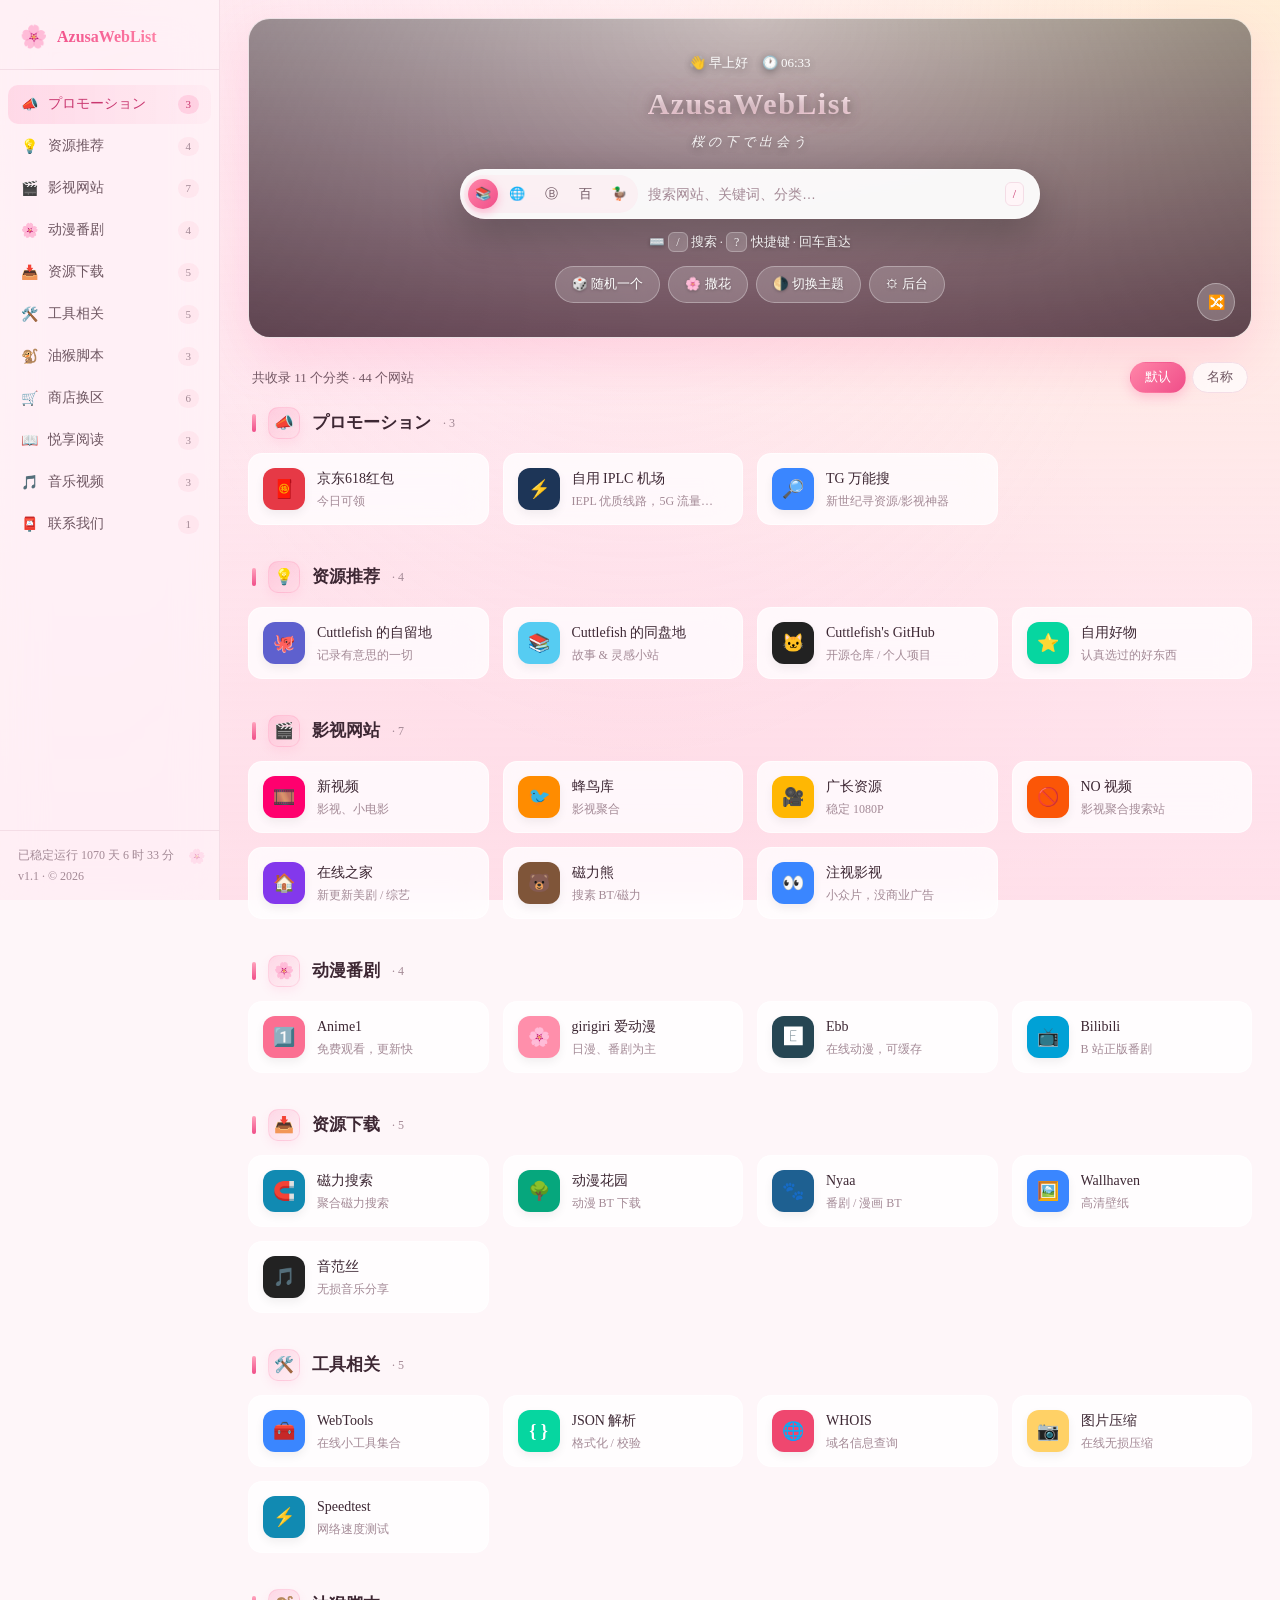
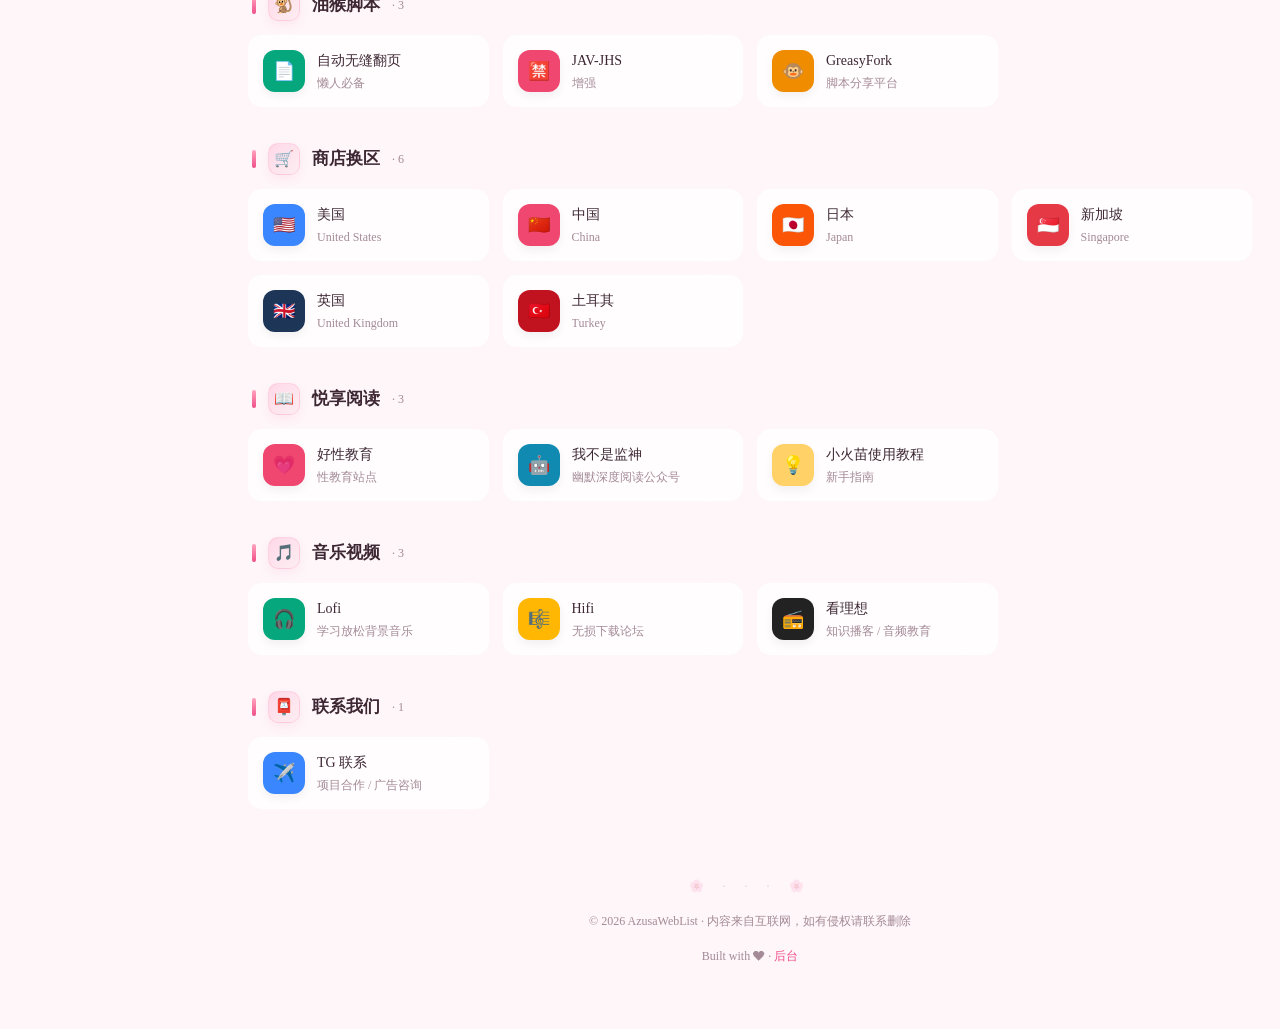
==== index.html @ 9c9a0524 "new" ====
<!DOCTYPE html>
<html lang="zh-CN">
<head>
  <meta charset="UTF-8" />
  <meta name="viewport" content="width=device-width, initial-scale=1.0" />
  <title>AzusaWebList — 网址导航</title>
  <meta name="description" content="一个简洁优雅的网址导航 / 个人收藏夹。" />
  <link rel="stylesheet" href="assets/style.css" />
  <link rel="icon" type="image/svg+xml" href="data:image/svg+xml;utf8,<svg xmlns='http://www.w3.org/2000/svg' viewBox='0 0 32 32'><text y='26' font-size='26'>🌸</text></svg>" />
</head>
<body>
  <!-- 全局背景层 -->
  <div class="page-bg" id="pageBg"></div>
  <div class="page-bg-mask"></div>
  <canvas class="petals-canvas" id="petalsCanvas"></canvas>

  <!-- Sidebar -->
  <aside class="sidebar" id="sidebar">
    <div class="brand">
      <span class="brand-logo">🌸</span>
      <span class="brand-name">AzusaWebList</span>
    </div>
    <nav class="nav" id="nav"></nav>
    <div class="sidebar-footer">
      <div class="uptime" id="uptime">已稳定运行 0 天</div>
      <div class="version">v1.1 · © 2026</div>
    </div>
  </aside>

  <button class="sidebar-toggle" id="sidebarToggle" aria-label="切换侧边栏">☰</button>

  <!-- Main -->
  <main class="main">
    <!-- Hero -->
    <section class="hero" id="hero">
      <div class="hero-overlay"></div>
      <div class="hero-content">
        <div class="hero-meta" id="heroMeta">
          <span class="hero-greeting" id="greeting"></span>
          <span class="hero-clock" id="clock"></span>
        </div>
        <h1 class="hero-title" id="heroTitle">AzusaWebList</h1>
        <p class="hero-subtitle" id="heroSubtitle"></p>
        <div class="search-wrap">
          <div class="engines" id="engines">
            <button class="engine-btn active" data-engine="local" title="站内搜索">📚</button>
            <button class="engine-btn" data-engine="google" title="Google">🌐</button>
            <button class="engine-btn" data-engine="bing" title="Bing">Ⓑ</button>
            <button class="engine-btn" data-engine="baidu" title="百度">百</button>
            <button class="engine-btn" data-engine="ddg" title="DuckDuckGo">🦆</button>
          </div>
          <input id="searchInput" type="text" placeholder="搜索网站、关键词、分类…" autocomplete="off" />
          <button class="search-clear" id="searchClear" title="清除" hidden>✕</button>
          <kbd class="kbd">/</kbd>
        </div>
        <div class="hero-tip">⌨️ <kbd>/</kbd> 搜索 · <kbd>?</kbd> 快捷键 · 回车直达</div>
        <div class="hero-tags" id="heroTags"></div>
      </div>
      <button class="wp-shuffle" id="wpShuffle" title="换张壁纸">🔀</button>
    </section>

    <!-- Toolbar -->
    <div class="toolbar">
      <div class="toolbar-left" id="resultInfo"></div>
      <div class="toolbar-right">
        <button class="chip active" data-sort="default">默认</button>
        <button class="chip" data-sort="name">名称</button>
      </div>
    </div>

    <!-- Categories Container -->
    <section class="content" id="content"></section>

    <!-- Footer -->
    <footer class="footer">
      <p>© 2026 AzusaWebList · 内容来自互联网，如有侵权请联系删除</p>
      <p>Built with ❤ · <a href="admin.html">后台</a></p>
    </footer>
  </main>

  <button class="back-to-top" id="backToTop" aria-label="回到顶部">↑</button>

  <!-- 移动端侧边栏遮罩 -->
  <div class="sidebar-mask" id="sidebarMask"></div>

  <!-- 右键菜单 -->
  <div class="ctx-menu" id="ctxMenu" hidden>
    <button data-act="open">↗ 新标签打开</button>
    <button data-act="open-self">⤴ 当前页打开</button>
    <button data-act="copy">📋 复制链接</button>
    <button data-act="copy-name">✏️ 复制名称</button>
    <hr/>
    <button data-act="edit">⚙ 在后台编辑</button>
  </div>

  <!-- 快捷键帮助 -->
  <div class="help-modal" id="helpModal" hidden>
    <div class="help-box">
      <div class="help-head">
        <h3>⌨️ 键盘快捷键</h3>
        <button class="icon-close" id="helpClose">✕</button>
      </div>
      <div class="help-body">
        <div class="kbd-row"><kbd>/</kbd><span>聚焦搜索框</span></div>
        <div class="kbd-row"><kbd>Esc</kbd><span>清空搜索 / 关闭弹窗</span></div>
        <div class="kbd-row"><kbd>↵</kbd><span>用当前引擎搜索</span></div>
        <div class="kbd-row"><kbd>?</kbd><span>显示这个帮助</span></div>
        <div class="kbd-row"><kbd>g</kbd> <kbd>t</kbd><span>回到顶部</span></div>
        <div class="kbd-row"><kbd>g</kbd> <kbd>a</kbd><span>打开后台</span></div>
        <div class="kbd-row"><kbd>r</kbd><span>随机打开一个网站</span></div>
        <div class="kbd-row"><kbd>w</kbd><span>切换壁纸</span></div>
        <div class="kbd-row"><kbd>d</kbd><span>切换深色模式</span></div>
        <div class="kbd-row"><kbd>s</kbd><span>撒花 🌸</span></div>
      </div>
    </div>
  </div>

  <script src="assets/data.js"></script>
  <script src="assets/app.js"></script>
</body>
</html>
---- assets/style.css ----
/* =========================================================
   AzusaWebList  —  桜 Sakura Theme  v2.0
   ========================================================= */
:root {
  --sidebar-w: 220px;

  /* 樱花色系 */
  --sakura-50:  #fff5f8;
  --sakura-100: #ffe5ed;
  --sakura-200: #ffc8d8;
  --sakura-300: #ffa3bd;
  --sakura-400: #ff85a8;
  --sakura-500: #ff6fa3;
  --sakura-600: #f04e89;
  --sakura-700: #c93870;
  --sakura-deep:#8b2453;

  --bg: #fef6f9;
  --panel: #ffffff;
  --panel-2: #fff6f9;
  --text: #3d2733;
  --text-2: #6f5762;
  --text-3: #a48a96;
  --border: #f4dde6;
  --primary: var(--sakura-500);
  --primary-2: var(--sakura-300);
  --primary-rgb: 255, 111, 163;
  --hot: #ff8c3b;
  --shadow-sm: 0 1px 2px rgba(180, 70, 110, .05);
  --shadow-md: 0 8px 24px rgba(255, 111, 163, .14);
  --shadow-lg: 0 16px 40px rgba(255, 111, 163, .22);
  --radius: 14px;
  --radius-lg: 22px;
  --gap: 14px;
  --card-pad: 14px;
}

[data-theme="dark"] {
  --bg: #1a1018;
  --panel: #2a1a23;
  --panel-2: #321f2a;
  --text: #fce6ee;
  --text-2: #cfa9b8;
  --text-3: #957080;
  --border: #422a36;
  --shadow-md: 0 8px 28px rgba(0, 0, 0, .45);
  --shadow-lg: 0 16px 40px rgba(0, 0, 0, .55);
}

/* ----- 密度档位 ----- */
[data-density="compact"] { --gap: 8px;  --card-pad: 10px; --radius: 10px; }
[data-density="cozy"]    { --gap: 18px; --card-pad: 18px; --radius: 16px; }

/* ----- 毛玻璃可选关闭 ----- */
[data-glass="off"] .card,
[data-glass="off"] .sidebar { backdrop-filter: none !important; }

* { box-sizing: border-box; }
html, body { margin: 0; padding: 0; }
body {
  font-family: -apple-system, BlinkMacSystemFont, "Segoe UI", "Hiragino Mincho ProN", "PingFang SC",
               "Hiragino Sans GB", "Microsoft YaHei", serif;
  background: var(--bg);
  color: var(--text);
  -webkit-font-smoothing: antialiased;
  font-size: 14px;
  line-height: 1.5;
  transition: background .3s;
  position: relative;
  z-index: 0;
}
a { color: inherit; text-decoration: none; }

/* ===================== 全局背景层 ===================== */
.page-bg {
  position: fixed;
  inset: 0;
  z-index: -2;
  background-color: var(--bg);
  background-size: cover;
  background-position: center;
  background-attachment: fixed;
  transition: opacity .8s ease, background-image .8s ease;
}
.page-bg.fallback {
  background:
    radial-gradient(ellipse at top left,  #ffd8e4 0%, transparent 55%),
    radial-gradient(ellipse at top right, #ffe8c2 0%, transparent 55%),
    radial-gradient(ellipse at bottom,    #ffc4d6 0%, transparent 60%),
    linear-gradient(180deg, #fff5f8 0%, #ffe2ec 60%, #ffd0e0 100%);
}
.page-bg-mask {
  position: fixed;
  inset: 0;
  z-index: -1;
  pointer-events: none;
  background:
    radial-gradient(ellipse at top, rgba(255,245,248,.38) 0%, transparent 60%),
    linear-gradient(180deg, rgba(255,245,248,.40) 0%, rgba(255,229,237,.78) 100%);
  transition: background .3s;
}
[data-theme="dark"] .page-bg-mask {
  background:
    radial-gradient(ellipse at top, rgba(0,0,0,.25) 0%, transparent 60%),
    linear-gradient(180deg, rgba(26,16,24,.55) 0%, rgba(26,16,24,.92) 100%);
}
[data-has-wp="off"] .page-bg-mask { display: none; }

/* ===================== 樱花飘落画布 ===================== */
.petals-canvas {
  position: fixed;
  inset: 0;
  z-index: 1;
  pointer-events: none;
}

/* ===================== Sidebar ===================== */
.sidebar {
  position: fixed;
  top: 0; left: 0; bottom: 0;
  width: var(--sidebar-w);
  background: rgba(255, 245, 248, .72);
  backdrop-filter: blur(22px) saturate(180%);
  -webkit-backdrop-filter: blur(22px) saturate(180%);
  border-right: 1px solid var(--border);
  display: flex;
  flex-direction: column;
  z-index: 50;
  transition: transform .25s ease;
}
[data-theme="dark"] .sidebar { background: rgba(42,26,35,.82); }

.brand {
  padding: 20px 20px 16px;
  display: flex;
  align-items: center;
  gap: 10px;
  font-weight: 600;
  font-size: 16px;
  border-bottom: 1px solid var(--border);
  position: relative;
}
.brand::after {
  content: "";
  position: absolute;
  left: 20px; right: 20px; bottom: -1px;
  height: 1px;
  background: linear-gradient(90deg, transparent, var(--sakura-300), transparent);
}
.brand-logo {
  font-size: 22px;
  display: inline-block;
  animation: spinSlow 12s linear infinite;
}
@keyframes spinSlow { to { transform: rotate(360deg); } }
.brand-name {
  background: linear-gradient(135deg, var(--sakura-600) 0%, var(--sakura-400) 100%);
  -webkit-background-clip: text;
  background-clip: text;
  color: transparent;
}

.nav { flex: 1; overflow-y: auto; padding: 12px 8px; }
.nav-item {
  display: flex;
  align-items: center;
  gap: 10px;
  padding: 9px 12px;
  margin: 3px 0;
  border-radius: 10px;
  color: var(--text-2);
  cursor: pointer;
  font-size: 13.5px;
  transition: all .18s ease;
  user-select: none;
  position: relative;
  overflow: hidden;
}
.nav-item:hover {
  background: rgba(255, 200, 216, .35);
  color: var(--text);
  transform: translateX(2px);
}
.nav-item.active {
  background: linear-gradient(90deg, rgba(var(--primary-rgb),.18), rgba(var(--primary-rgb),.04));
  color: var(--sakura-700);
  font-weight: 500;
}
[data-theme="dark"] .nav-item.active { color: var(--sakura-300); }
.nav-item.active::before {
  content: ""; position: absolute;
  left: -8px; top: 50%; transform: translateY(-50%);
  width: 3px; height: 60%;
  background: linear-gradient(180deg, var(--sakura-400), var(--sakura-600));
  border-radius: 0 3px 3px 0;
}
.nav-icon { width: 18px; text-align: center; font-size: 14px; }
.nav-item .nav-count {
  margin-left: auto;
  font-size: 11px;
  color: var(--text-3);
  background: rgba(255, 200, 216, .25);
  padding: 1px 8px;
  border-radius: 999px;
}
.nav-item.active .nav-count {
  background: rgba(var(--primary-rgb),.20);
  color: var(--sakura-700);
}
[data-theme="dark"] .nav-item.active .nav-count { color: var(--sakura-200); }

.sidebar-footer {
  padding: 14px 18px;
  border-top: 1px solid var(--border);
  font-size: 12px;
  color: var(--text-3);
  line-height: 1.7;
  position: relative;
}
.sidebar-footer::before {
  content: "🌸";
  position: absolute;
  right: 14px; top: 14px;
  opacity: .35;
  font-size: 14px;
}
.sidebar-toggle {
  display: none;
  position: fixed;
  top: 14px; left: 14px;
  z-index: 60;
  width: 40px; height: 40px;
  border-radius: 12px;
  border: 1px solid var(--border);
  background: rgba(255,255,255,.85);
  backdrop-filter: blur(14px);
  color: var(--text);
  font-size: 18px;
  cursor: pointer;
  box-shadow: var(--shadow-sm);
}

/* ===================== Main ===================== */
.main {
  margin-left: var(--sidebar-w);
  min-height: 100vh;
  padding: 0 28px 40px;
  position: relative;
  z-index: 2;
}

/* Hero */
.hero {
  position: relative;
  margin: 18px 0 24px;
  border-radius: var(--radius-lg);
  overflow: hidden;
  height: 320px;
  display: flex;
  align-items: center;
  justify-content: center;
  color: #fff;
  box-shadow: 0 20px 50px rgba(255, 111, 163, .2);
  background: rgba(0,0,0,.12);
  border: 1px solid rgba(255,255,255,.4);
}
.hero-overlay {
  position: absolute; inset: 0;
  background:
    radial-gradient(ellipse at top, rgba(255,180,210,.0) 0%, rgba(0,0,0,.35) 100%),
    linear-gradient(180deg, rgba(0,0,0,.10) 0%, rgba(80,20,50,.55) 100%);
}
[data-has-wp="off"] .hero {
  background:
    linear-gradient(135deg, #ff9eb9 0%, #ff6fa3 50%, #c93870 100%);
}
[data-has-wp="off"] .hero-overlay {
  background: linear-gradient(180deg, rgba(255,255,255,.06) 0%, rgba(80,20,50,.30) 100%);
}

.hero-content {
  position: relative;
  z-index: 2;
  text-align: center;
  width: 100%;
  max-width: 620px;
  padding: 0 20px;
}
.hero-meta {
  display: flex;
  justify-content: center;
  align-items: center;
  gap: 14px;
  font-size: 13px;
  opacity: .95;
  margin-bottom: 8px;
  text-shadow: 0 2px 8px rgba(0,0,0,.4);
}
.hero-clock { font-variant-numeric: tabular-nums; font-weight: 500; }
.hero-title {
  margin: 0 0 6px;
  font-size: 30px;
  font-weight: 600;
  letter-spacing: 1.5px;
  text-shadow: 0 2px 12px rgba(0,0,0,.4), 0 0 30px rgba(255,150,180,.3);
  background: linear-gradient(180deg, #fff 0%, #ffd0dd 100%);
  -webkit-background-clip: text;
  background-clip: text;
  color: transparent;
}
.hero-subtitle {
  margin: 0 0 18px;
  font-size: 13px;
  letter-spacing: 4px;
  opacity: .9;
  text-shadow: 0 2px 8px rgba(0,0,0,.4);
  font-style: italic;
}

.search-wrap {
  position: relative;
  background: rgba(255,255,255,.95);
  backdrop-filter: blur(16px);
  border-radius: 999px;
  padding: 0 16px 0 4px;
  height: 50px;
  display: flex;
  align-items: center;
  gap: 8px;
  box-shadow: 0 14px 40px rgba(0,0,0,.25), 0 0 0 1px rgba(255,255,255,.3) inset;
  transition: transform .2s, box-shadow .2s;
}
.search-wrap:focus-within {
  transform: translateY(-2px);
  box-shadow: 0 18px 50px rgba(255,80,140,.35), 0 0 0 2px rgba(255,150,180,.4);
}
.engine-select {
  border: 0;
  background: transparent;
  outline: none;
  font-size: 13px;
  color: var(--text-2);
  padding: 0 4px 0 16px;
  height: 38px;
  border-right: 1px solid #f4dde6;
  cursor: pointer;
  font-family: inherit;
}
#searchInput {
  flex: 1;
  border: 0;
  background: transparent;
  outline: none;
  color: var(--text);
  font-size: 14px;
}
#searchInput::placeholder { color: var(--text-3); }
.kbd, kbd {
  border: 1px solid #f4dde6;
  background: var(--sakura-50);
  color: var(--sakura-700);
  border-radius: 6px;
  padding: 2px 7px;
  font-size: 12px;
  font-family: inherit;
}
.hero-tip {
  margin-top: 14px;
  font-size: 12.5px;
  opacity: .9;
  text-shadow: 0 1px 4px rgba(0,0,0,.3);
}
.hero-tip kbd {
  background: rgba(255,255,255,.2);
  border-color: rgba(255,255,255,.3);
  color: #fff;
}
.hero-tags {
  margin-top: 14px;
  display: flex;
  gap: 8px;
  justify-content: center;
  flex-wrap: wrap;
}
.tag {
  padding: 8px 16px;
  border-radius: 999px;
  background: rgba(255,255,255,.18);
  border: 1px solid rgba(255,255,255,.3);
  color: #fff;
  font-size: 12.5px;
  cursor: pointer;
  backdrop-filter: blur(10px);
  -webkit-backdrop-filter: blur(10px);
  transition: all .2s;
  text-shadow: 0 1px 3px rgba(0,0,0,.25);
}
.tag:hover {
  background: rgba(255, 200, 216, .35);
  border-color: rgba(255,255,255,.55);
  transform: translateY(-2px);
  box-shadow: 0 6px 14px rgba(255,80,140,.3);
}

/* 壁纸切换按钮 */
.wp-shuffle {
  position: absolute;
  right: 16px; bottom: 16px;
  width: 38px; height: 38px;
  border: 0; border-radius: 50%;
  background: rgba(255,255,255,.22);
  border: 1px solid rgba(255,255,255,.35);
  color: #fff;
  font-size: 14px;
  cursor: pointer;
  z-index: 3;
  backdrop-filter: blur(10px);
  transition: all .25s;
}
.wp-shuffle:hover {
  background: rgba(255, 200, 216, .4);
  transform: rotate(180deg);
}

/* Toolbar */
.toolbar {
  display: flex;
  align-items: center;
  justify-content: space-between;
  margin: 4px 4px 14px;
  font-size: 13px;
  color: var(--text-2);
}
.toolbar-right { display: flex; gap: 6px; }
.chip {
  border: 1px solid var(--border);
  background: rgba(255,255,255,.7);
  backdrop-filter: blur(10px);
  color: var(--text-2);
  padding: 6px 14px;
  border-radius: 999px;
  font-size: 12.5px;
  cursor: pointer;
  transition: all .18s;
  font-family: inherit;
}
[data-theme="dark"] .chip { background: rgba(42,26,35,.7); }
.chip:hover { color: var(--text); border-color: var(--sakura-300); }
.chip.active {
  background: linear-gradient(135deg, var(--sakura-400), var(--sakura-600));
  border-color: transparent;
  color: #fff;
  box-shadow: 0 4px 12px rgba(var(--primary-rgb),.35);
}

/* Categories */
.category { margin-bottom: 36px; scroll-margin-top: 10px; }
.category-title {
  display: flex;
  align-items: center;
  gap: 12px;
  font-size: 17px;
  font-weight: 600;
  color: var(--text);
  margin: 8px 4px 14px;
}
.category-title::before {
  content: "";
  width: 4px; height: 18px;
  background: linear-gradient(180deg, var(--sakura-300), var(--sakura-600));
  border-radius: 2px;
}
.category-title .icon-bubble {
  width: 32px; height: 32px;
  border-radius: 10px;
  background: linear-gradient(135deg, rgba(var(--primary-rgb),.22), rgba(var(--primary-rgb),.06));
  display: inline-flex;
  align-items: center;
  justify-content: center;
  font-size: 16px;
  border: 1px solid rgba(var(--primary-rgb),.18);
  box-shadow: 0 4px 10px rgba(var(--primary-rgb),.10);
}
.category-count {
  color: var(--text-3);
  font-weight: 400;
  font-size: 12px;
}
.grid {
  display: grid;
  grid-template-columns: repeat(auto-fill, minmax(240px, 1fr));
  gap: var(--gap);
}

/* Card */
.card {
  position: relative;
  background: rgba(255,255,255,.78);
  backdrop-filter: blur(16px) saturate(180%);
  -webkit-backdrop-filter: blur(16px) saturate(180%);
  border: 1px solid rgba(255,255,255,.6);
  border-radius: var(--radius);
  padding: var(--card-pad);
  display: flex;
  align-items: center;
  gap: 12px;
  cursor: pointer;
  transition: transform .25s ease, box-shadow .25s ease, border-color .2s ease;
  overflow: hidden;
  text-decoration: none;
  color: inherit;
}
[data-theme="dark"] .card {
  background: rgba(42,26,35,.7);
  border-color: rgba(255,200,216,.08);
}
[data-glass="off"] .card { background: var(--panel); }

.card::before {
  content: "";
  position: absolute;
  inset: 0;
  background: linear-gradient(135deg, rgba(var(--primary-rgb),.10), transparent 60%);
  opacity: 0;
  transition: opacity .25s;
  pointer-events: none;
}
.card::after {
  content: "🌸";
  position: absolute;
  right: -10px;
  top: -10px;
  font-size: 36px;
  opacity: 0;
  transform: rotate(-30deg) scale(.5);
  transition: all .35s ease;
  pointer-events: none;
}
.card:hover {
  transform: translateY(-4px);
  box-shadow: 0 12px 28px rgba(var(--primary-rgb),.25);
  border-color: rgba(var(--primary-rgb),.45);
}
.card:hover::before { opacity: 1; }
.card:hover::after {
  opacity: .12;
  transform: rotate(0deg) scale(1);
}

.card-icon {
  width: 42px; height: 42px;
  border-radius: 12px;
  background: var(--panel-2);
  display: flex;
  align-items: center;
  justify-content: center;
  font-size: 18px;
  font-weight: 600;
  color: #fff;
  flex-shrink: 0;
  overflow: hidden;
  transition: transform .3s cubic-bezier(.34,1.56,.64,1);
  box-shadow: 0 4px 10px rgba(0,0,0,.06);
}
.card:hover .card-icon {
  transform: scale(1.08) rotate(-6deg);
}
.card-icon img { width: 100%; height: 100%; object-fit: cover; }
.card-body { flex: 1; min-width: 0; }
.card-title {
  font-size: 14px;
  font-weight: 500;
  color: var(--text);
  white-space: nowrap;
  overflow: hidden;
  text-overflow: ellipsis;
}
.card-desc {
  font-size: 12px;
  color: var(--text-3);
  margin-top: 3px;
  white-space: nowrap;
  overflow: hidden;
  text-overflow: ellipsis;
}

/* 滚动渐入动画 */
[data-anim="on"] .card {
  animation: cardIn .55s cubic-bezier(.2,.8,.2,1) backwards;
}
@keyframes cardIn {
  from { opacity: 0; transform: translateY(12px) scale(.97); }
  to   { opacity: 1; transform: translateY(0) scale(1); }
}

/* Empty state */
.empty {
  text-align: center;
  padding: 60px 20px;
  color: var(--text-3);
}
.empty-icon { font-size: 56px; margin-bottom: 12px; opacity: .55; }

/* Footer */
.footer {
  text-align: center;
  font-size: 12px;
  color: var(--text-3);
  padding: 30px 10px 10px;
  line-height: 1.9;
}
.footer a { color: var(--sakura-600); }
[data-theme="dark"] .footer a { color: var(--sakura-300); }
.footer::before {
  content: "🌸  ·  ·  ·  🌸";
  display: block;
  margin-bottom: 10px;
  letter-spacing: 8px;
  opacity: .35;
}

/* Back to top */
.back-to-top {
  position: fixed;
  right: 22px; bottom: 24px;
  width: 46px; height: 46px;
  border-radius: 50%;
  border: 1px solid var(--border);
  background: rgba(255,255,255,.88);
  backdrop-filter: blur(14px);
  color: var(--sakura-700);
  font-size: 18px;
  cursor: pointer;
  box-shadow: 0 8px 24px rgba(var(--primary-rgb),.25);
  opacity: 0;
  pointer-events: none;
  transition: opacity .2s, transform .2s;
  z-index: 40;
}
[data-theme="dark"] .back-to-top {
  background: rgba(42,26,35,.85);
  color: var(--sakura-300);
}
.back-to-top.show { opacity: 1; pointer-events: auto; }
.back-to-top:hover { transform: translateY(-3px); }

/* Scrollbars */
.nav::-webkit-scrollbar { width: 6px; }
.nav::-webkit-scrollbar-thumb {
  background: var(--sakura-200);
  border-radius: 3px;
}
.nav::-webkit-scrollbar-thumb:hover { background: var(--sakura-300); }

::selection { background: var(--sakura-200); color: var(--sakura-deep); }

/* Responsive */
@media (max-width: 860px) {
  .sidebar { transform: translateX(-100%); box-shadow: var(--shadow-lg); }
  .sidebar.open { transform: translateX(0); }
  .main { margin-left: 0; padding: 0 16px 30px; }
  .sidebar-toggle { display: flex; align-items: center; justify-content: center; }
  .hero { height: 260px; margin-top: 64px; }
  .hero-title { font-size: 24px; }
  .grid { grid-template-columns: repeat(auto-fill, minmax(200px, 1fr)); }
}

@media (max-width: 480px) {
  .grid { grid-template-columns: 1fr 1fr; gap: 10px; }
  .card { padding: 10px; gap: 8px; }
  .card-icon { width: 34px; height: 34px; font-size: 15px; }
  .card-title { font-size: 13px; }
  .card-desc { font-size: 11px; }
  .engine-select { display: none; }
  .hero-title { font-size: 22px; }
  .hero-subtitle { letter-spacing: 2px; font-size: 12px; }
}


/* ====================================================================
 *  搜索引擎 chip
 * ==================================================================== */
.engines {
  display: flex;
  gap: 4px;
  padding: 4px;
  background: rgba(255,200,216,.18);
  border-radius: 999px;
  height: 38px;
  align-items: center;
}
.engine-btn {
  border: 0;
  background: transparent;
  color: var(--text-2);
  width: 30px; height: 30px;
  border-radius: 50%;
  font-size: 13px;
  cursor: pointer;
  transition: all .15s;
  display: inline-flex; align-items: center; justify-content: center;
  font-family: inherit;
}
.engine-btn:hover { background: rgba(255,200,216,.5); color: var(--sakura-700); }
.engine-btn.active {
  background: linear-gradient(135deg, var(--sakura-400), var(--sakura-600));
  color: #fff;
  box-shadow: 0 4px 10px rgba(var(--primary-rgb),.4);
}

.search-clear {
  border: 0;
  background: transparent;
  width: 24px; height: 24px;
  border-radius: 50%;
  color: var(--text-3);
  cursor: pointer;
  font-size: 12px;
  transition: all .15s;
}
.search-clear:hover { background: var(--sakura-100); color: var(--sakura-700); }

/* ====================================================================
 *  侧边栏移动端遮罩
 * ==================================================================== */
.sidebar-mask {
  position: fixed; inset: 0;
  background: rgba(80,30,50,.45);
  backdrop-filter: blur(4px);
  z-index: 49;
  opacity: 0;
  pointer-events: none;
  transition: opacity .25s;
}
.sidebar-mask.show {
  opacity: 1;
  pointer-events: auto;
}
@media (min-width: 861px) {
  .sidebar-mask { display: none; }
}

/* ====================================================================
 *  右键菜单
 * ==================================================================== */
.ctx-menu {
  position: fixed;
  z-index: 200;
  min-width: 180px;
  background: rgba(255,255,255,.96);
  backdrop-filter: blur(20px) saturate(180%);
  border: 1px solid var(--border);
  border-radius: 12px;
  padding: 6px;
  box-shadow: 0 14px 36px rgba(var(--primary-rgb),.25), 0 4px 10px rgba(0,0,0,.08);
  animation: menuIn .12s ease;
}
[data-theme="dark"] .ctx-menu { background: rgba(42,26,35,.95); }
.ctx-menu button {
  display: block;
  width: 100%;
  text-align: left;
  border: 0;
  background: transparent;
  color: var(--text);
  padding: 8px 12px;
  border-radius: 8px;
  font-size: 13px;
  cursor: pointer;
  font-family: inherit;
  transition: background .12s;
}
.ctx-menu button:hover { background: var(--sakura-100); color: var(--sakura-700); }
[data-theme="dark"] .ctx-menu button:hover { background: rgba(255,180,200,.12); color: var(--sakura-200); }
.ctx-menu hr {
  border: 0;
  border-top: 1px solid var(--border);
  margin: 4px 6px;
}
@keyframes menuIn {
  from { opacity: 0; transform: scale(.95) translateY(-3px); }
  to   { opacity: 1; transform: scale(1) translateY(0); }
}

/* ====================================================================
 *  快捷键帮助
 * ==================================================================== */
.help-modal[hidden] { display: none !important; }
.help-modal {
  position: fixed; inset: 0; z-index: 220;
  background: rgba(80,30,50,.45);
  backdrop-filter: blur(6px);
  display: flex; align-items: center; justify-content: center;
  animation: fadeIn .15s;
}
.help-box {
  width: 380px; max-width: 90vw;
  background: rgba(255,255,255,.98);
  border-radius: 18px;
  box-shadow: 0 24px 60px rgba(0,0,0,.25);
  overflow: hidden;
  animation: pop .18s ease;
}
[data-theme="dark"] .help-box { background: rgba(42,26,35,.98); }
.help-head {
  display: flex; align-items: center; justify-content: space-between;
  padding: 16px 20px;
  border-bottom: 1px solid var(--border);
}
.help-head h3 { margin: 0; font-size: 16px; }
.icon-close {
  border: 0; background: transparent;
  color: var(--text-2);
  width: 28px; height: 28px;
  border-radius: 8px;
  cursor: pointer;
  font-size: 14px;
}
.icon-close:hover { background: var(--sakura-100); color: var(--sakura-700); }
.help-body {
  padding: 16px 20px 20px;
  display: flex;
  flex-direction: column;
  gap: 10px;
}
.kbd-row {
  display: flex;
  align-items: center;
  gap: 12px;
  font-size: 13px;
  color: var(--text-2);
}
.kbd-row kbd {
  min-width: 26px;
  text-align: center;
  font-weight: 600;
}
.kbd-row span { flex: 1; }
@keyframes fadeIn { from{opacity:0} to{opacity:1} }
@keyframes pop   { from{transform:scale(.95);opacity:0} to{transform:scale(1);opacity:1} }

/* ====================================================================
 *  Toast (前台用)
 * ==================================================================== */
.app-toast {
  position: fixed;
  bottom: 28px; left: 50%;
  transform: translateX(-50%) translateY(20px);
  background: rgba(50,20,35,.92);
  color: #fff;
  padding: 10px 22px;
  border-radius: 999px;
  font-size: 13px;
  opacity: 0; pointer-events: none;
  transition: all .25s ease;
  z-index: 240;
  box-shadow: 0 12px 30px rgba(0,0,0,.3);
}
.app-toast.show {
  opacity: 1;
  transform: translateX(-50%) translateY(0);
}
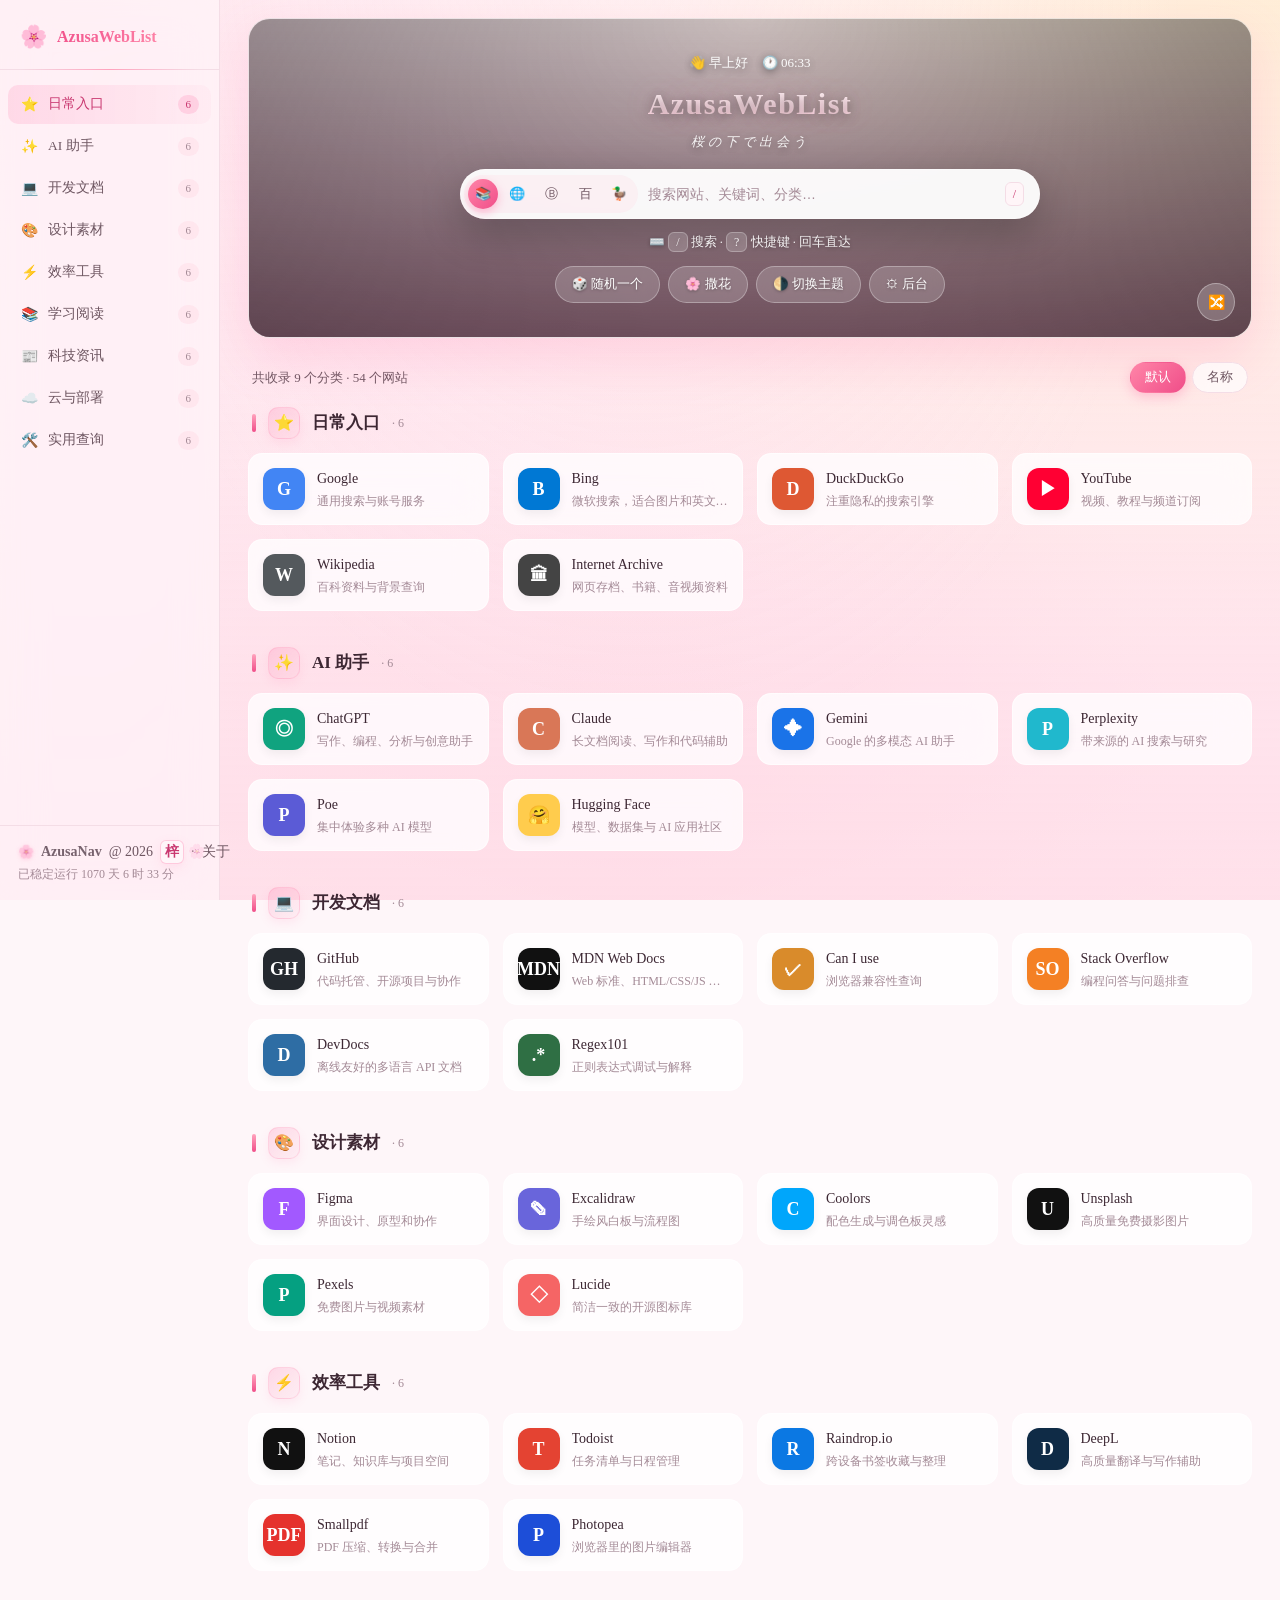
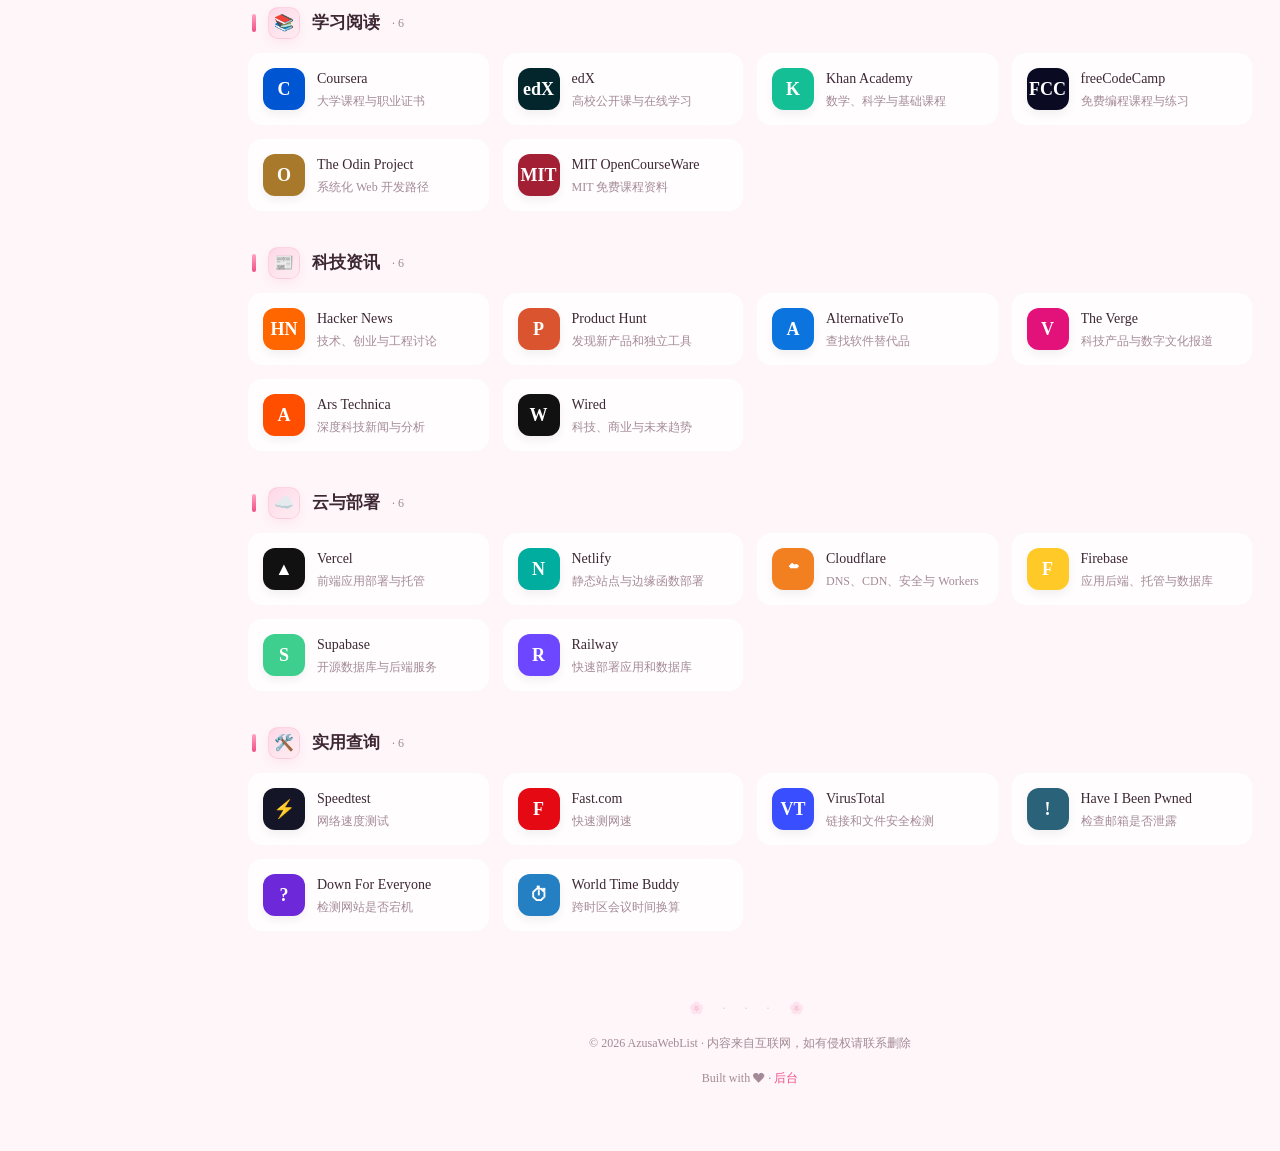
==== commit 1f5b890e: "fix" ====
--- a/index.html
+++ b/index.html
@@ -22,8 +22,15 @@
     </div>
     <nav class="nav" id="nav"></nav>
     <div class="sidebar-footer">
+      <div class="corner-nav" aria-label="站点信息">
+        <span class="corner-flower">🌸</span>
+        <span class="corner-name">AzusaNav</span>
+        <span class="corner-year">@ 2026</span>
+        <a class="corner-azusa" href="https://azusa.uk/" target="_blank" rel="noopener noreferrer">梓</a>
+        <span class="corner-sep">·</span>
+        <a class="corner-about" href="#siteFooter">关于</a>
+      </div>
       <div class="uptime" id="uptime">已稳定运行 0 天</div>
-      <div class="version">v1.1 · © 2026</div>
     </div>
   </aside>
 
@@ -72,7 +79,7 @@
     <section class="content" id="content"></section>
 
     <!-- Footer -->
-    <footer class="footer">
+    <footer class="footer" id="siteFooter">
       <p>© 2026 AzusaWebList · 内容来自互联网，如有侵权请联系删除</p>
       <p>Built with ❤ · <a href="admin.html">后台</a></p>
     </footer>
--- a/assets/style.css
+++ b/assets/style.css
@@ -210,7 +210,7 @@
 [data-theme="dark"] .nav-item.active .nav-count { color: var(--sakura-200); }
 
 .sidebar-footer {
-  padding: 14px 18px;
+  padding: 14px 18px 16px;
   border-top: 1px solid var(--border);
   font-size: 12px;
   color: var(--text-3);
@@ -224,6 +224,59 @@
   opacity: .35;
   font-size: 14px;
 }
+.corner-nav {
+  display: flex;
+  align-items: center;
+  gap: 7px;
+  color: rgba(61, 39, 51, .7);
+  font-size: 14px;
+  font-weight: 600;
+  white-space: nowrap;
+}
+[data-theme="dark"] .corner-nav { color: rgba(252, 230, 238, .76); }
+.corner-flower {
+  font-size: 13px;
+  filter: drop-shadow(0 1px 2px rgba(var(--primary-rgb), .35));
+}
+.corner-name,
+.corner-year {
+  text-shadow: 0 1px 8px rgba(255, 255, 255, .36);
+}
+.corner-year,
+.corner-sep,
+.corner-about {
+  color: var(--text-2);
+  font-weight: 500;
+}
+.corner-azusa {
+  display: inline-flex;
+  align-items: center;
+  justify-content: center;
+  min-width: 24px;
+  height: 24px;
+  padding: 0 5px;
+  border: 1px solid rgba(var(--primary-rgb), .32);
+  border-radius: 6px;
+  color: var(--sakura-700);
+  background: rgba(255, 255, 255, .42);
+  box-shadow: 0 4px 12px rgba(var(--primary-rgb), .12);
+  transition: transform .18s ease, background .18s ease, border-color .18s ease, color .18s ease;
+}
+.corner-azusa:hover {
+  transform: translateY(-1px);
+  background: rgba(var(--primary-rgb), .16);
+  border-color: rgba(var(--primary-rgb), .55);
+  color: var(--sakura-deep);
+}
+.corner-about:hover { color: var(--sakura-700); }
+[data-theme="dark"] .corner-year,
+[data-theme="dark"] .corner-sep,
+[data-theme="dark"] .corner-about { color: var(--text-2); }
+[data-theme="dark"] .corner-azusa {
+  color: var(--sakura-200);
+  background: rgba(42, 26, 35, .54);
+}
+[data-theme="dark"] .corner-about:hover { color: var(--sakura-200); }
 .sidebar-toggle {
   display: none;
   position: fixed;
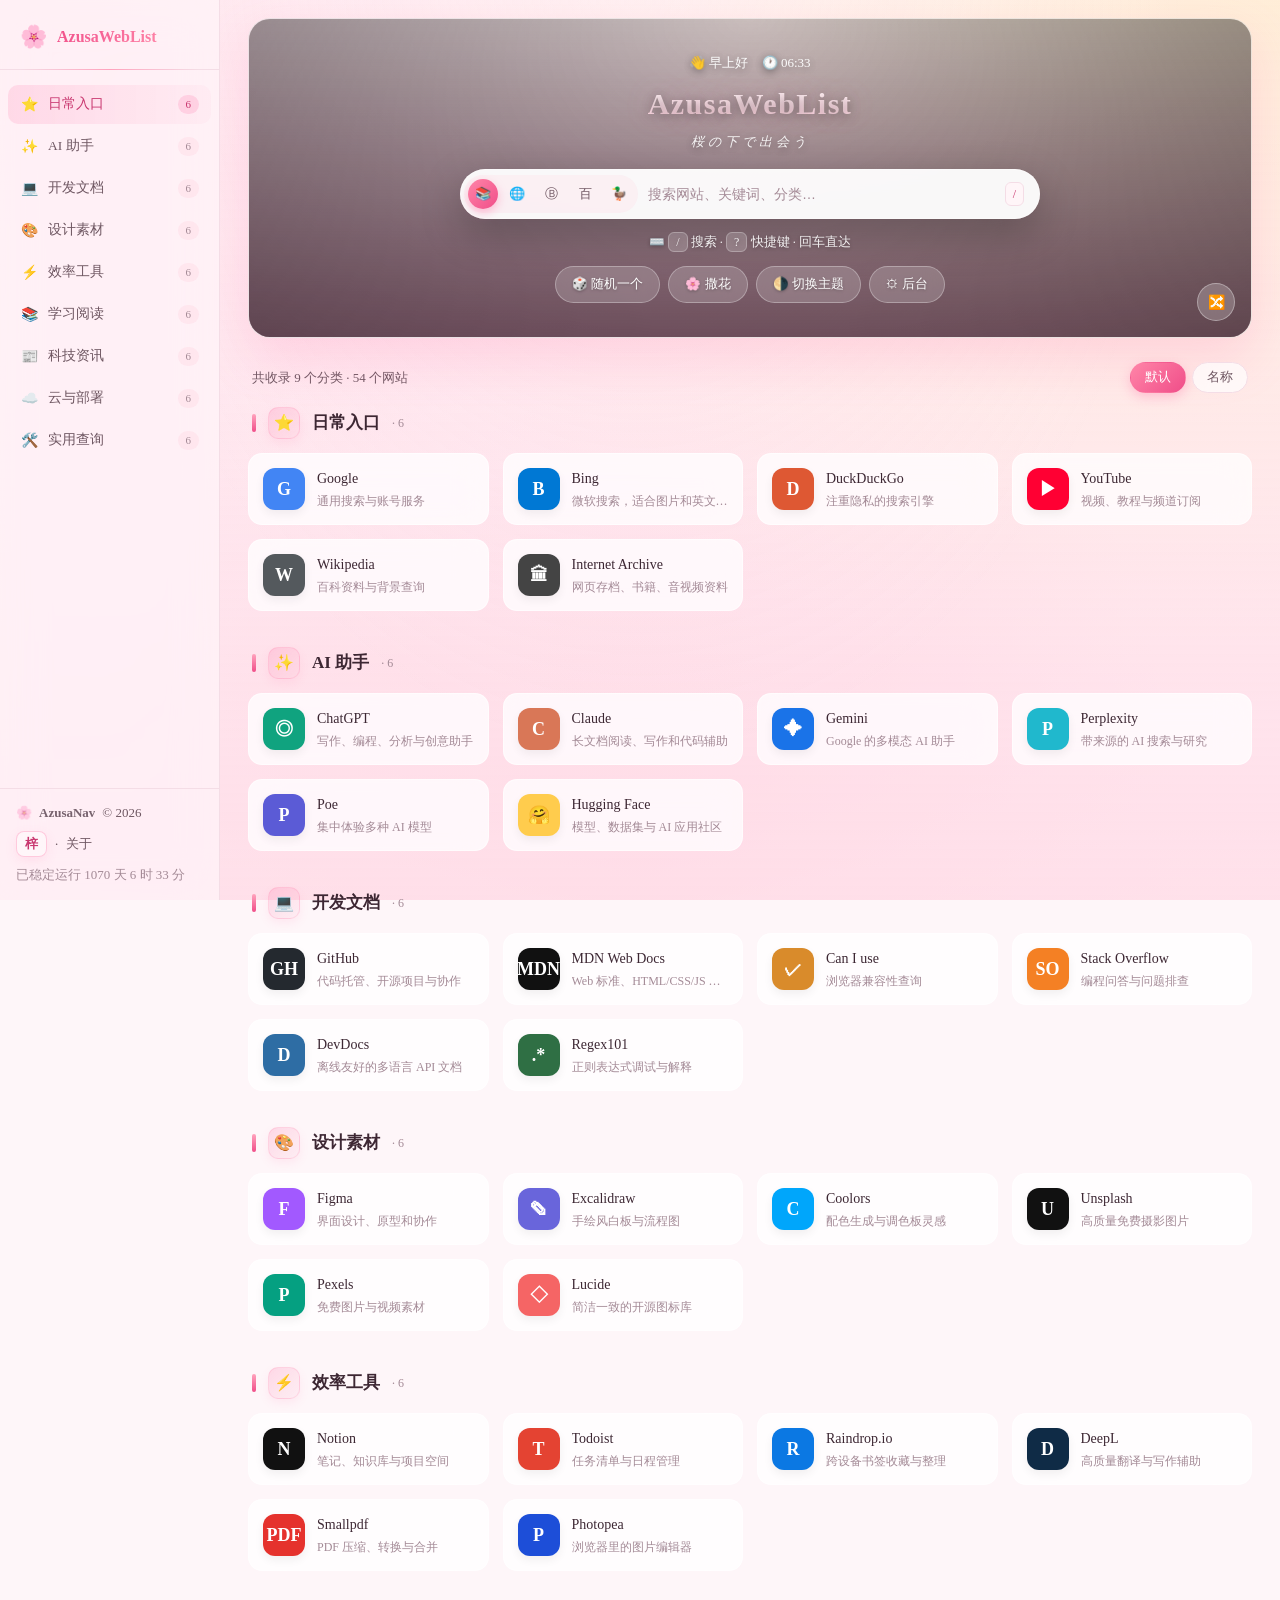
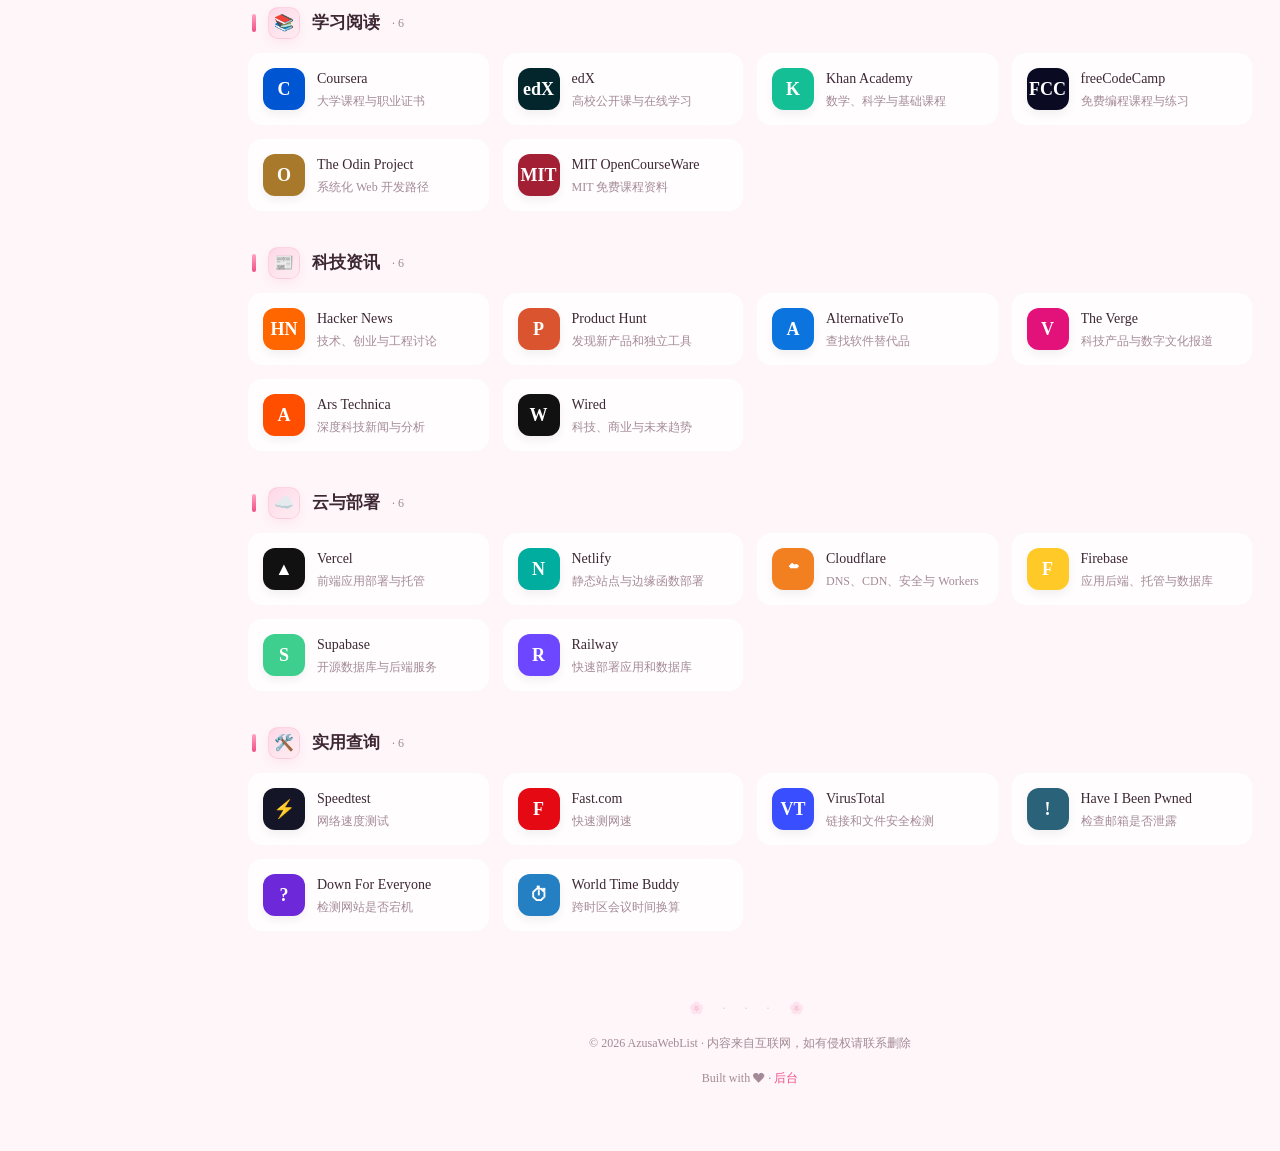
==== commit 7736518f: "fix" ====
--- a/index.html
+++ b/index.html
@@ -23,12 +23,16 @@
     <nav class="nav" id="nav"></nav>
     <div class="sidebar-footer">
       <div class="corner-nav" aria-label="站点信息">
-        <span class="corner-flower">🌸</span>
-        <span class="corner-name">AzusaNav</span>
-        <span class="corner-year">@ 2026</span>
-        <a class="corner-azusa" href="https://azusa.uk/" target="_blank" rel="noopener noreferrer">梓</a>
-        <span class="corner-sep">·</span>
-        <a class="corner-about" href="#siteFooter">关于</a>
+        <div class="corner-brand">
+          <span class="corner-flower">🌸</span>
+          <span class="corner-name">AzusaNav</span>
+          <span class="corner-year">© 2026</span>
+        </div>
+        <div class="corner-links">
+          <a class="corner-azusa" href="https://azusa.uk/" target="_blank" rel="noopener noreferrer">梓</a>
+          <span class="corner-sep">·</span>
+          <a class="corner-about" href="#siteFooter">关于</a>
+        </div>
       </div>
       <div class="uptime" id="uptime">已稳定运行 0 天</div>
     </div>
--- a/assets/style.css
+++ b/assets/style.css
@@ -210,37 +210,50 @@
 [data-theme="dark"] .nav-item.active .nav-count { color: var(--sakura-200); }
 
 .sidebar-footer {
-  padding: 14px 18px 16px;
+  padding: 14px 16px 16px;
   border-top: 1px solid var(--border);
   font-size: 12px;
   color: var(--text-3);
-  line-height: 1.7;
+  line-height: 1.5;
   position: relative;
 }
-.sidebar-footer::before {
-  content: "🌸";
-  position: absolute;
-  right: 14px; top: 14px;
-  opacity: .35;
-  font-size: 14px;
-}
 .corner-nav {
   display: flex;
-  align-items: center;
+  flex-direction: column;
+  gap: 8px;
+  max-width: 100%;
+  margin-bottom: 8px;
+}
+.corner-brand,
+.corner-links {
+  display: flex;
+  align-items: center;
+}
+.corner-brand {
   gap: 7px;
   color: rgba(61, 39, 51, .7);
-  font-size: 14px;
   font-weight: 600;
+  min-width: 0;
+}
+.corner-links {
+  gap: 8px;
+  min-height: 26px;
+}
+.corner-brand,
+.corner-links,
+.uptime {
+  font-size: 13px;
   white-space: nowrap;
 }
 [data-theme="dark"] .corner-nav { color: rgba(252, 230, 238, .76); }
-.corner-flower {
-  font-size: 13px;
-  filter: drop-shadow(0 1px 2px rgba(var(--primary-rgb), .35));
-}
+.corner-flower { font-size: 13px; }
 .corner-name,
 .corner-year {
   text-shadow: 0 1px 8px rgba(255, 255, 255, .36);
+}
+.corner-name {
+  overflow: hidden;
+  text-overflow: ellipsis;
 }
 .corner-year,
 .corner-sep,
@@ -252,14 +265,15 @@
   display: inline-flex;
   align-items: center;
   justify-content: center;
-  min-width: 24px;
-  height: 24px;
-  padding: 0 5px;
+  min-width: 28px;
+  height: 26px;
+  padding: 0 8px;
   border: 1px solid rgba(var(--primary-rgb), .32);
-  border-radius: 6px;
+  border-radius: 8px;
   color: var(--sakura-700);
   background: rgba(255, 255, 255, .42);
   box-shadow: 0 4px 12px rgba(var(--primary-rgb), .12);
+  font-weight: 700;
   transition: transform .18s ease, background .18s ease, border-color .18s ease, color .18s ease;
 }
 .corner-azusa:hover {
@@ -277,6 +291,10 @@
   background: rgba(42, 26, 35, .54);
 }
 [data-theme="dark"] .corner-about:hover { color: var(--sakura-200); }
+.uptime {
+  overflow: hidden;
+  text-overflow: ellipsis;
+}
 .sidebar-toggle {
   display: none;
   position: fixed;
